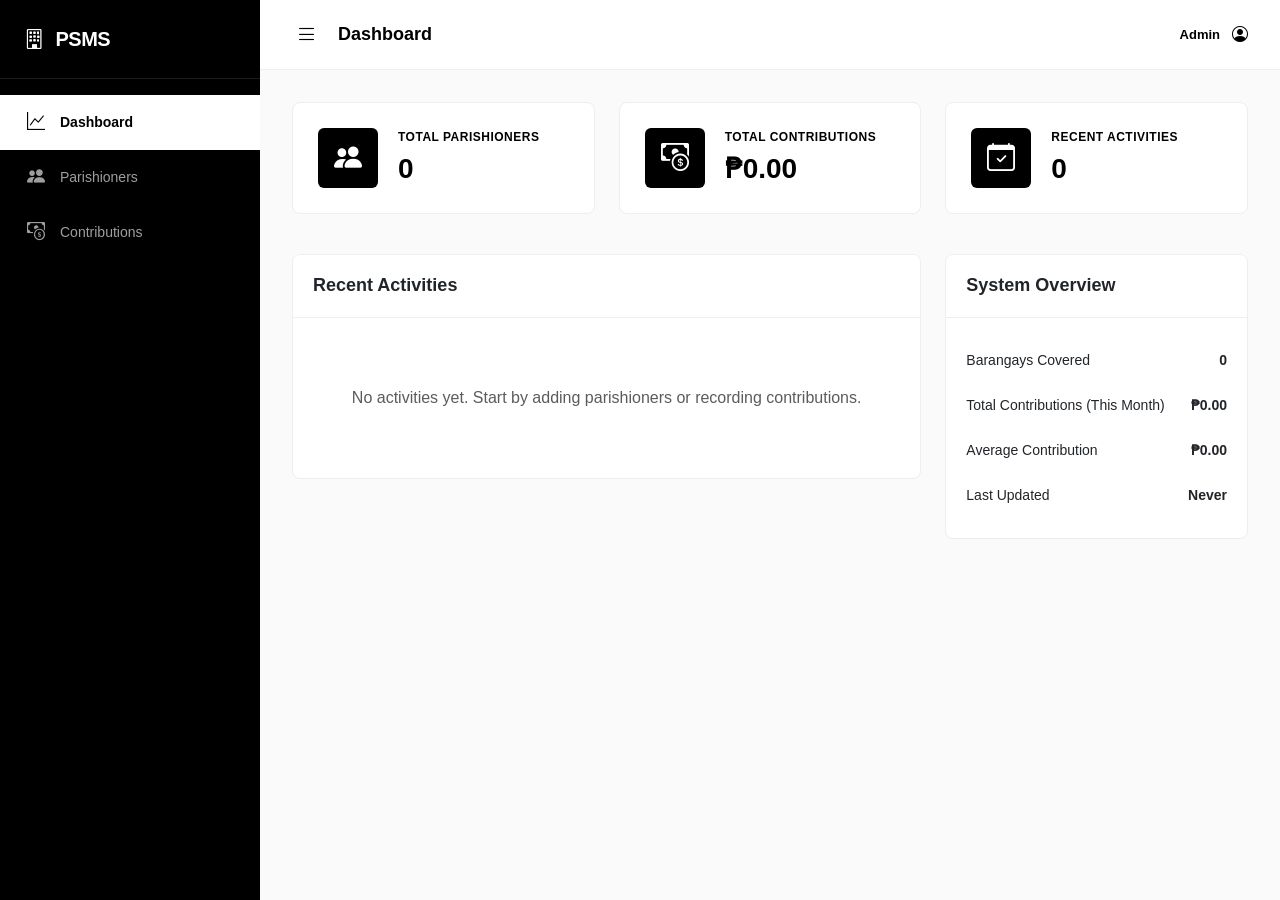
==== dashboard.html @ 81a90689 "Initial commit: PSMS - Parish Stewardship Management System - Complete frontend implementation with " ====
<!DOCTYPE html>
<html lang="en">
<head>
    <meta charset="UTF-8">
    <meta name="viewport" content="width=device-width, initial-scale=1.0">
    <title>Parish Stewardship Management System - Dashboard</title>
    <link href="https://cdn.jsdelivr.net/npm/bootstrap@5.3.0/dist/css/bootstrap.min.css" rel="stylesheet">
    <link rel="stylesheet" href="https://cdn.jsdelivr.net/npm/bootstrap-icons@1.11.0/font/bootstrap-icons.css">
    <link rel="stylesheet" href="assets/css/style.css">
</head>
<body>
    <div class="d-flex">
        <!-- Sidebar -->
        <aside id="sidebar" class="sidebar">
            <div class="sidebar-header">
                <a href="dashboard.html" class="sidebar-brand">
                    <i class="bi bi-building"></i>
                    <span>PSMS</span>
                </a>
            </div>
            <nav class="sidebar-nav">
                <a href="dashboard.html" class="nav-item active">
                    <i class="bi bi-graph-up"></i>
                    <span>Dashboard</span>
                </a>
                <a href="parishioners.html" class="nav-item">
                    <i class="bi bi-people-fill"></i>
                    <span>Parishioners</span>
                </a>
                <a href="contributions.html" class="nav-item">
                    <i class="bi bi-cash-coin"></i>
                    <span>Contributions</span>
                </a>
            </nav>
        </aside>

        <!-- Main Content -->
        <main class="main-content">
            <!-- Top Navigation Bar -->
            <nav class="topbar">
                <div class="topbar-left">
                    <button class="btn-toggle-sidebar" onclick="toggleSidebar()">
                        <i class="bi bi-list"></i>
                    </button>
                    <h1 class="page-title">Dashboard</h1>
                </div>
                <div class="topbar-right">
                    <span class="user-name">Admin</span>
                    <i class="bi bi-person-circle"></i>
                </div>
            </nav>

            <!-- Page Content -->
            <div class="page-content">
                <!-- Stats Cards -->
                <div class="row mb-4">
                    <div class="col-md-4 mb-3">
                        <div class="stat-card">
                            <div class="stat-icon">
                                <i class="bi bi-people-fill"></i>
                            </div>
                            <div class="stat-info">
                                <h6>Total Parishioners</h6>
                                <h2 id="totalParishioners">0</h2>
                            </div>
                        </div>
                    </div>
                    <div class="col-md-4 mb-3">
                        <div class="stat-card">
                            <div class="stat-icon">
                                <i class="bi bi-cash-coin"></i>
                            </div>
                            <div class="stat-info">
                                <h6>Total Contributions</h6>
                                <h2 id="totalContributions">₱0</h2>
                            </div>
                        </div>
                    </div>
                    <div class="col-md-4 mb-3">
                        <div class="stat-card">
                            <div class="stat-icon">
                                <i class="bi bi-calendar-check"></i>
                            </div>
                            <div class="stat-info">
                                <h6>Recent Activities</h6>
                                <h2 id="recentActivities">0</h2>
                            </div>
                        </div>
                    </div>
                </div>

                <!-- Recent Activities -->
                <div class="row">
                    <div class="col-md-8">
                        <div class="card">
                            <div class="card-header">
                                <h5 class="card-title">Recent Activities</h5>
                            </div>
                            <div class="card-body">
                                <div id="activitiesList" class="activities-list">
                                    <div class="text-muted text-center py-5">
                                        No activities yet. Start by adding parishioners or recording contributions.
                                    </div>
                                </div>
                            </div>
                        </div>
                    </div>

                    <!-- Quick Stats -->
                    <div class="col-md-4">
                        <div class="card">
                            <div class="card-header">
                                <h5 class="card-title">System Overview</h5>
                            </div>
                            <div class="card-body">
                                <div class="overview-item">
                                    <span>Barangays Covered</span>
                                    <span class="fw-bold" id="barangayCount">0</span>
                                </div>
                                <div class="overview-item">
                                    <span>Total Contributions (This Month)</span>
                                    <span class="fw-bold" id="monthlyContributions">₱0</span>
                                </div>
                                <div class="overview-item">
                                    <span>Average Contribution</span>
                                    <span class="fw-bold" id="avgContribution">₱0</span>
                                </div>
                                <div class="overview-item">
                                    <span>Last Updated</span>
                                    <span class="fw-bold" id="lastUpdated">Never</span>
                                </div>
                            </div>
                        </div>
                    </div>
                </div>
            </div>
        </main>
    </div>

    <script src="https://cdn.jsdelivr.net/npm/bootstrap@5.3.0/dist/js/bootstrap.bundle.min.js"></script>
    <script src="assets/js/script.js"></script>
    <script>
        // Initialize dashboard
        document.addEventListener('DOMContentLoaded', function() {
            updateDashboard();
        });
    </script>
</body>
</html>
---- assets/css/style.css ----
/* ==================== Global Style Variables ==================== */
:root {
    --primary-black: #000000;
    --primary-white: #ffffff;
    --gray-50: #fafafa;
    --gray-100: #f5f5f5;
    --gray-200: #eeeeee;
    --gray-300: #e0e0e0;
    --gray-400: #bdbdbd;
    --gray-500: #9e9e9e;
    --gray-600: #757575;
    --gray-700: #616161;
    --gray-800: #212121;
    --sidebar-width: 260px;
    --sidebar-collapsed-width: 70px;
    --topbar-height: 70px;
    --transition: all 0.25s cubic-bezier(0.4, 0, 0.2, 1);
}

* {
    margin: 0;
    padding: 0;
    box-sizing: border-box;
}

body {
    font-family: 'Inter', -apple-system, BlinkMacSystemFont, 'Segoe UI', Roboto, sans-serif;
    background-color: var(--gray-50);
    color: var(--primary-black);
    overflow-x: hidden;
    line-height: 1.5;
}

/* ==================== Layout Structure ==================== */
.content-wrapper {
    display: flex;
    min-height: 100vh;
}

/* ==================== Sidebar Styles ==================== */
.sidebar {
    width: var(--sidebar-width);
    background-color: var(--primary-black);
    color: var(--primary-white);
    position: fixed;
    left: 0;
    top: 0;
    height: 100vh;
    overflow-y: auto;
    transition: var(--transition);
    z-index: 1000;
    display: flex;
    flex-direction: column;
}

.sidebar-header {
    background-color: var(--primary-black);
    display: flex;
    align-items: center;
    padding: 24px;
    border-bottom: 1px solid rgba(255, 255, 255, 0.1);
}

.sidebar-brand {
    font-size: 20px;
    font-weight: 800;
    color: var(--primary-white);
    text-decoration: none !important;
    letter-spacing: -0.5px;
    display: flex;
    align-items: center;
    gap: 12px;
}

.sidebar-brand:hover {
    color: var(--primary-white);
}

.sidebar-nav {
    padding: 16px 0;
    display: flex;
    flex-direction: column;
    flex: 1;
}

.nav-item {
    display: flex;
    align-items: center;
    padding: 14px 24px !important;
    color: var(--gray-500) !important;
    text-decoration: none !important;
    transition: var(--transition);
    font-size: 14px;
    font-weight: 500;
    gap: 12px;
}

.nav-item i {
    font-size: 18px;
    width: 24px;
    text-align: center;
    color: inherit;
}

.nav-item:hover {
    color: var(--primary-white) !important;
    background-color: rgba(255, 255, 255, 0.05) !important;
}

.nav-item.active {
    background-color: var(--primary-white) !important;
    color: var(--primary-black) !important;
    font-weight: 600;
}

.nav-item.active i {
    color: var(--primary-black) !important;
}

/* Sidebar Collapse States */
.sidebar.collapsed {
    width: var(--sidebar-collapsed-width);
}

.sidebar.collapsed .sidebar-brand span,
.sidebar.collapsed .nav-item span {
    display: none;
}

.sidebar.collapsed .sidebar-header {
    justify-content: center;
    padding: 24px 0;
}

.sidebar.collapsed .nav-item {
    justify-content: center;
    padding: 14px 0 !important;
}

.sidebar.collapsed .nav-item i {
    margin: 0;
}

/* ==================== Main Content Area ==================== */
.main-content {
    margin-left: var(--sidebar-width);
    width: calc(100% - var(--sidebar-width));
    transition: var(--transition);
    display: flex;
    flex-direction: column;
    min-height: 100vh;
    flex-grow: 1;
}

.main-content.expanded {
    margin-left: var(--sidebar-collapsed-width);
    width: calc(100% - var(--sidebar-collapsed-width));
}

/* ==================== Topbar Styles ==================== */
.topbar {
    background-color: var(--primary-white);
    height: var(--topbar-height);
    padding: 0 32px;
    display: flex;
    justify-content: space-between;
    align-items: center;
    border-bottom: 1px solid var(--gray-200);
    position: sticky;
    top: 0;
    z-index: 100;
}

.topbar-left {
    display: flex;
    align-items: center;
    gap: 16px;
}

.btn-toggle-sidebar {
    background: none;
    border: none;
    font-size: 22px;
    cursor: pointer;
    color: var(--primary-black);
    padding: 4px;
    display: flex;
    align-items: center;
    justify-content: center;
    transition: var(--transition);
}

.btn-toggle-sidebar:hover {
    opacity: 0.6;
}

.page-title {
    font-size: 18px;
    font-weight: 700;
    color: var(--primary-black);
    margin: 0;
}

.topbar-right {
    display: flex;
    align-items: center;
    gap: 12px;
}

.user-name {
    font-size: 13px;
    font-weight: 600;
    color: var(--primary-black);
}

/* ==================== Page Content ==================== */
.page-content {
    padding: 32px;
    flex: 1;
}

/* ==================== Stat Cards ==================== */
.stat-card {
    background-color: var(--primary-white) !important;
    border: 1px solid var(--gray-200) !important;
    border-radius: 8px !important;
    padding: 24px;
    display: flex;
    align-items: center;
    gap: 20px;
    height: 100%;
    transition: var(--transition);
    box-shadow: none !important;
}

.stat-card:hover {
    border-color: var(--primary-black) !important;
    transform: translateY(-2px);
    box-shadow: 0 10px 20px rgba(0,0,0,0.02) !important;
}

.stat-icon {
    width: 48px;
    height: 48px;
    background-color: var(--primary-black) !important;
    color: var(--primary-white) !important;
    border-radius: 6px !important;
    display: flex;
    align-items: center;
    justify-content: center;
    font-size: 20px;
    flex-shrink: 0;
}

.stat-info h6 {
    font-size: 11px;
    font-weight: 700;
    color: var(--gray-500);
    margin: 0 0 4px 0;
    text-transform: uppercase;
    letter-spacing: 0.5px;
}

.stat-info h2 {
    font-size: 22px;
    font-weight: 800;
    color: var(--primary-black);
    margin: 0;
}

/* ==================== Card Components ==================== */
.card {
    background-color: var(--primary-white) !important;
    border: 1px solid var(--gray-200) !important;
    border-radius: 8px !important;
    overflow: hidden;
    margin-bottom: 24px;
    box-shadow: none !important;
}

.card-header {
    background-color: var(--primary-white) !important;
    border-bottom: 1px solid var(--gray-200) !important;
    padding: 16px 24px;
    display: flex;
    justify-content: space-between;
    align-items: center;
}

.card-title {
    font-size: 15px;
    font-weight: 700;
    color: var(--primary-black);
    margin: 0;
}

.card-body {
    padding: 24px;
}

/* ==================== Table Styles ==================== */
.table {
    width: 100%;
}

.table thead th {
    background-color: var(--gray-100) !important;
    border-bottom: 1px solid var(--gray-200) !important;
    color: var(--gray-600) !important;
    font-weight: 600;
    padding: 12px 24px;
    text-transform: uppercase;
    font-size: 11px;
    letter-spacing: 0.5px;
}

.table tbody td {
    padding: 16px 24px;
    vertical-align: middle;
    border-bottom: 1px solid var(--gray-100) !important;
}

/* ==================== Buttons & Forms ==================== */
.btn-dark {
    background-color: var(--primary-black) !important;
    border: 1px solid var(--primary-black) !important;
    color: var(--primary-white) !important;
    padding: 10px 20px;
    font-size: 14px;
    font-weight: 600;
    border-radius: 6px !important;
    transition: var(--transition);
}

.btn-dark:hover {
    background-color: var(--gray-800) !important;
    opacity: 0.9;
}

.form-label {
    font-size: 13px;
    font-weight: 600;
    color: var(--primary-black);
    margin-bottom: 8px;
}

.form-control, .form-select {
    border: 1px solid var(--gray-300) !important;
    border-radius: 6px !important;
    padding: 10px 14px !important;
    font-size: 14px !important;
}

.form-control:focus, .form-select:focus {
    border-color: var(--primary-black) !important;
    box-shadow: none !important;
}

@media (max-width: 992px) {
    .sidebar { width: var(--sidebar-collapsed-width); }
    .sidebar .sidebar-brand span, .sidebar .nav-item span { display: none; }
    .main-content { margin-left: var(--sidebar-collapsed-width); width: calc(100% - var(--sidebar-collapsed-width)); }
}

    border: 1px solid var(--border-color);
    border-radius: 8px;
    box-shadow: 0 1px 3px rgba(0, 0, 0, 0.05);
    transition: var(--transition);
}

.card:hover {
    box-shadow: 0 2px 8px rgba(0, 0, 0, 0.1);
}

.card-header {
    background-color: var(--bg-light);
    border-bottom: 1px solid var(--border-color);
    padding: 20px;
}

.card-title {
    font-size: 18px;
    font-weight: 600;
    color: var(--primary-dark);
    margin: 0;
}

.card-body {
    padding: 20px;
}

/* ==================== Stat Cards ==================== */
.stat-card {
    background-color: var(--primary-light);
    border: 1px solid var(--border-color);
    border-radius: 8px;
    padding: 25px;
    display: flex;
    align-items: center;
    gap: 20px;
    transition: var(--transition);
    height: 100%;
}

.stat-card:hover {
    box-shadow: 0 4px 12px rgba(0, 0, 0, 0.1);
    transform: translateY(-2px);
}

.stat-icon {
    width: 60px;
    height: 60px;
    background-color: var(--primary-dark);
    color: var(--primary-light);
    border-radius: 8px;
    display: flex;
    align-items: center;
    justify-content: center;
    font-size: 28px;
    flex-shrink: 0;
}

.stat-info h6 {
    font-size: 12px;
    font-weight: 600;
    color: var(--text-light);
    margin: 0 0 8px 0;
    text-transform: uppercase;
    letter-spacing: 0.5px;
}

.stat-info h2 {
    font-size: 28px;
    font-weight: 700;
    color: var(--primary-dark);
    margin: 0;
}

/* ==================== Form Styles ==================== */
.form-label {
    font-size: 14px;
    font-weight: 600;
    color: var(--text-dark);
    margin-bottom: 8px;
}

.form-control,
.form-select {
    border: 1px solid var(--border-color);
    border-radius: 6px;
    font-size: 14px;
    padding: 10px 12px;
    transition: var(--transition);
}

.form-control:focus,
.form-select:focus {
    border-color: var(--primary-dark);
    box-shadow: 0 0 0 0.2rem rgba(26, 26, 26, 0.1);
}

.input-group-text {
    background-color: var(--primary-light);
    border: 1px solid var(--border-color);
    color: var(--text-light);
}

/* ==================== Button Styles ==================== */
.btn {
    border-radius: 6px;
    font-weight: 600;
    font-size: 14px;
    padding: 10px 16px;
    transition: var(--transition);
    border: 1px solid var(--border-color);
}

.btn-dark {
    background-color: var(--primary-dark);
    color: var(--primary-light);
    border-color: var(--primary-dark);
}

.btn-dark:hover {
    background-color: #0d0d0d;
    border-color: #0d0d0d;
    color: var(--primary-light);
}

.btn-dark:active,
.btn-dark:focus {
    background-color: #000000;
    border-color: #000000;
    box-shadow: 0 0 0 0.25rem rgba(26, 26, 26, 0.5);
}

.btn-secondary {
    background-color: #6c757d;
    border-color: #6c757d;
}

.btn-secondary:hover {
    background-color: #5a6268;
    border-color: #5a6268;
}

.btn-sm {
    padding: 6px 12px;
    font-size: 12px;
}

.btn i {
    margin-right: 5px;
}

/* ==================== Table Styles ==================== */
.table {
    font-size: 14px;
    border-collapse: collapse;
}

.table thead {
    background-color: var(--bg-light);
}

.table thead th {
    border: none;
    border-bottom: 2px solid var(--border-color);
    font-weight: 600;
    color: var(--text-dark);
    padding: 15px;
    text-align: left;
}

.table tbody td {
    border-bottom: 1px solid var(--border-color);
    padding: 15px;
    vertical-align: middle;
}

.table tbody tr:hover {
    background-color: var(--bg-light);
}

.table-responsive {
    border-radius: 0 0 8px 8px;
}

/* ==================== Modal Styles ==================== */
.modal-header {
    border-bottom: 1px solid var(--border-color);
    background-color: var(--bg-light);
}

.modal-title {
    font-size: 18px;
    font-weight: 600;
    color: var(--primary-dark);
}

.btn-close {
    opacity: 0.5;
}

.btn-close:hover {
    opacity: 1;
}

/* ==================== Badge Styles ==================== */
.badge {
    font-size: 12px;
    font-weight: 600;
    padding: 6px 12px;
}

/* ==================== Utility Styles ==================== */
.activities-list {
    max-height: 400px;
    overflow-y: auto;
}

.activity-item {
    padding: 12px 0;
    border-bottom: 1px solid var(--border-color);
    display: flex;
    justify-content: space-between;
    align-items: center;
    font-size: 13px;
}

.activity-item:last-child {
    border-bottom: none;
}

.activity-text {
    color: var(--text-dark);
    font-weight: 500;
}

.activity-time {
    color: var(--text-light);
    font-size: 12px;
}

.overview-item {
    display: flex;
    justify-content: space-between;
    padding: 12px 0;
    border-bottom: 1px solid var(--border-color);
    font-size: 14px;
}

.overview-item:last-child {
    border-bottom: none;
}

.overview-item span:first-child {
    color: var(--text-light);
}

/* ==================== Responsive Design ==================== */
@media (max-width: 768px) {
    :root {
        --sidebar-width: 70px;
    }

    .main-content {
        margin-left: var(--sidebar-width);
        width: calc(100% - var(--sidebar-width));
    }

    .sidebar-header span,
    .nav-item span {
        display: none;
    }

    .sidebar-header {
        justify-content: center;
    }

    .nav-item {
        justify-content: center;
        padding: 15px;
    }

    .page-content {
        padding: 20px;
    }

    .topbar {
        padding: 0 15px;
    }

    .page-title {
        font-size: 18px;
    }

    .stat-card {
        flex-direction: column;
        text-align: center;
    }

    .stat-icon {
        width: 50px;
        height: 50px;
        font-size: 24px;
    }

    .table {
        font-size: 12px;
    }

    .table thead th,
    .table tbody td {
        padding: 10px;
    }
}

@media (max-width: 576px) {
    .page-content {
        padding: 15px;
    }

    .card-body {
        padding: 15px;
    }

    .form-control,
    .form-select {
        font-size: 12px;
    }

    .btn {
        font-size: 12px;
        padding: 8px 12px;
    }

    .topbar {
        flex-wrap: wrap;
        gap: 10px;
    }

    .topbar-left,
    .topbar-right {
        width: 100%;
        justify-content: space-between;
    }

    .row > div {
        margin-bottom: 15px !important;
    }
}

/* ==================== Scrollbar Styles ==================== */
::-webkit-scrollbar {
    width: 8px;
    height: 8px;
}

::-webkit-scrollbar-track {
    background: var(--bg-light);
}

::-webkit-scrollbar-thumb {
    background: #cccccc;
    border-radius: 4px;
}

::-webkit-scrollbar-thumb:hover {
    background: #999999;
}

/* ==================== Print Styles ==================== */
@media print {
    .sidebar,
    .topbar,
    .btn-toggle-sidebar,
    .btn {
        display: none;
    }

    .main-content {
        margin-left: 0;
        width: 100%;
    }
}
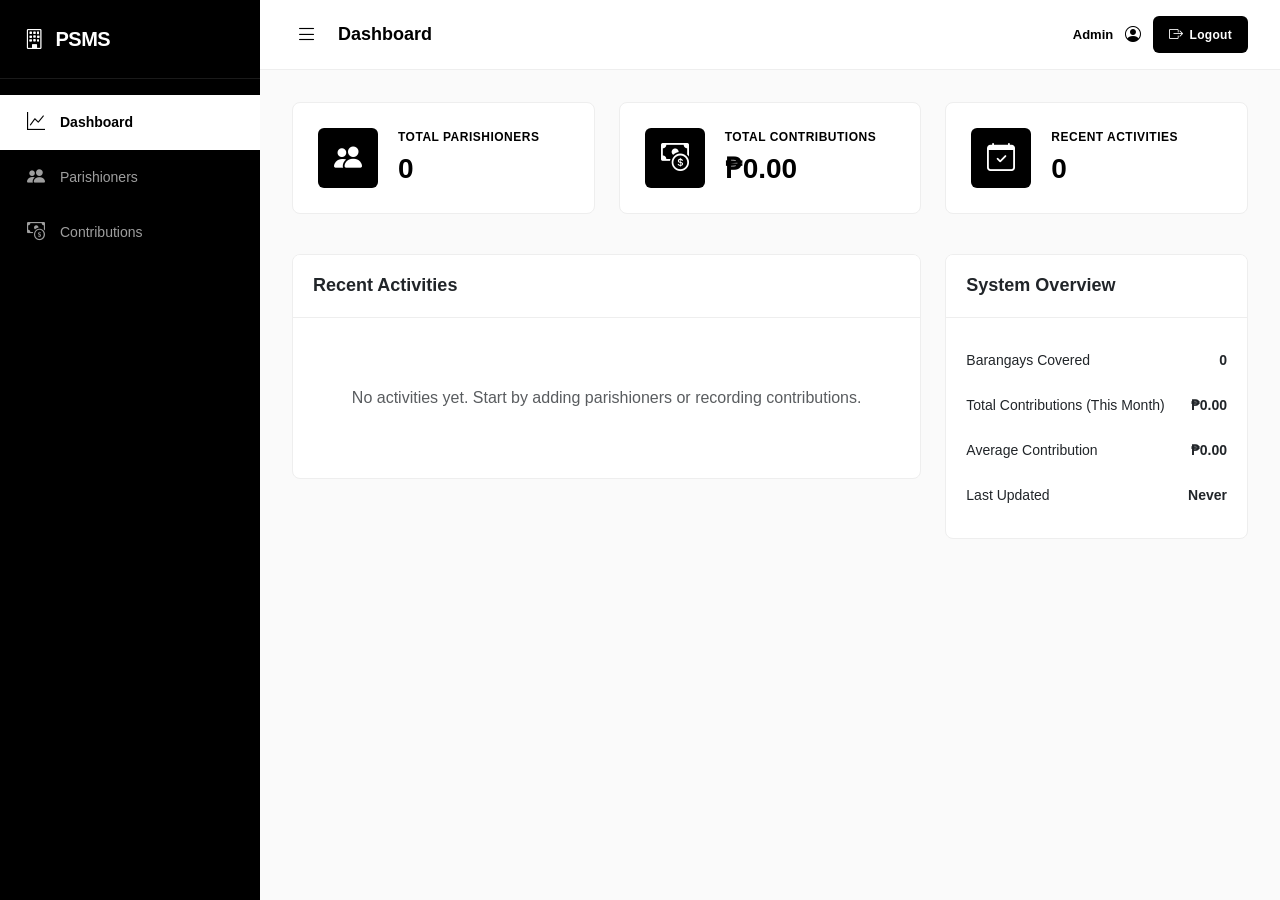
==== commit dcfb72b1: "Add logout button to admin dashboard, parishioners, and contributions pages - Added logout button wi" ====
--- a/dashboard.html
+++ b/dashboard.html
@@ -47,6 +47,10 @@
                 <div class="topbar-right">
                     <span class="user-name">Admin</span>
                     <i class="bi bi-person-circle"></i>
+                    <button class="btn-logout" onclick="handleLogout()" title="Logout">
+                        <i class="bi bi-box-arrow-right"></i>
+                        <span>Logout</span>
+                    </button>
                 </div>
             </nav>
 
--- a/assets/css/style.css
+++ b/assets/css/style.css
@@ -213,6 +213,36 @@
     color: var(--primary-black);
 }
 
+.btn-logout {
+    background-color: var(--primary-black);
+    color: var(--primary-white);
+    border: none;
+    border-radius: 6px;
+    padding: 8px 16px;
+    font-size: 12px;
+    font-weight: 600;
+    cursor: pointer;
+    display: flex;
+    align-items: center;
+    gap: 6px;
+    transition: var(--transition);
+    letter-spacing: 0.3px;
+}
+
+.btn-logout:hover {
+    background-color: var(--gray-800);
+    transform: translateY(-1px);
+    box-shadow: 0 4px 12px rgba(0, 0, 0, 0.15);
+}
+
+.btn-logout:active {
+    transform: translateY(0);
+}
+
+.btn-logout i {
+    font-size: 14px;
+}
+
 /* ==================== Page Content ==================== */
 .page-content {
     padding: 32px;
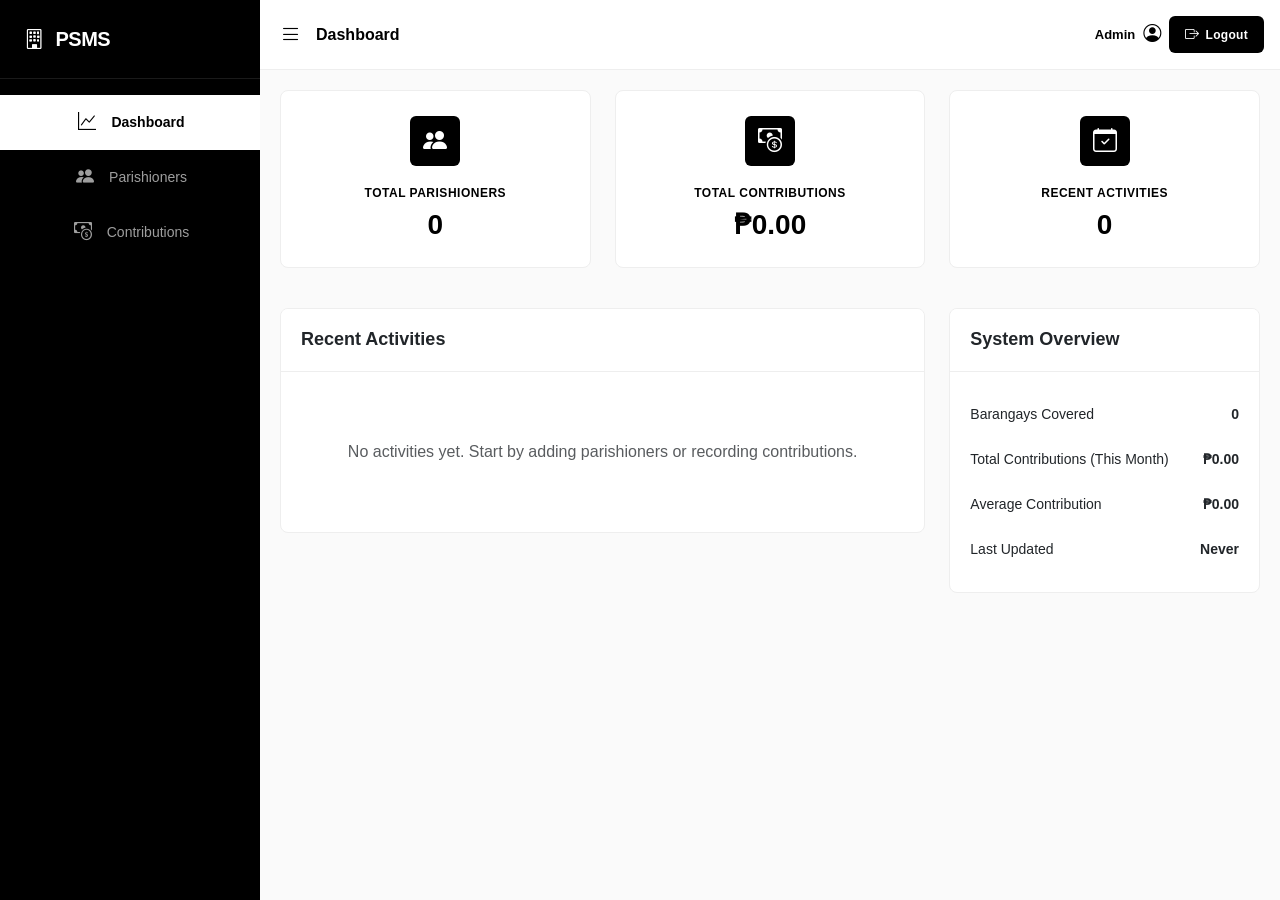
==== commit c4379f69: "push Co-authored-by: Copilot <copilot@github.com>" ====
--- a/dashboard.html
+++ b/dashboard.html
@@ -33,6 +33,9 @@
                 </a>
             </nav>
         </aside>
+
+        <!-- Mobile Sidebar Overlay -->
+        <div id="sidebarOverlay" class="sidebar-overlay" onclick="closeSidebar()"></div>
 
         <!-- Main Content -->
         <main class="main-content">
--- a/assets/css/style.css
+++ b/assets/css/style.css
@@ -141,6 +141,39 @@
     margin: 0;
 }
 
+/* ==================== Mobile Sidebar Styles ==================== */
+.sidebar-overlay {
+    display: none;
+    position: fixed;
+    top: 0;
+    left: 0;
+    right: 0;
+    bottom: 0;
+    background-color: rgba(0, 0, 0, 0.5);
+    z-index: 999;
+    opacity: 0;
+    transition: opacity 0.3s ease;
+    pointer-events: none;
+}
+
+.sidebar-overlay.active {
+    display: block;
+    opacity: 1;
+    pointer-events: auto;
+}
+
+/* Mobile sidebar positioning */
+@media (max-width: 768px) {
+    .sidebar {
+        transform: translateX(-100%);
+        transition: transform 0.3s ease, width var(--transition);
+    }
+    
+    .sidebar.mobile-open {
+        transform: translateX(0);
+    }
+}
+
 /* ==================== Main Content Area ==================== */
 .main-content {
     margin-left: var(--sidebar-width);
@@ -169,6 +202,7 @@
     position: sticky;
     top: 0;
     z-index: 100;
+    gap: 16px;
 }
 
 .topbar-left {
@@ -205,12 +239,22 @@
     display: flex;
     align-items: center;
     gap: 12px;
+    white-space: nowrap;
+    flex-shrink: 0;
 }
 
 .user-name {
     font-size: 13px;
     font-weight: 600;
     color: var(--primary-black);
+    display: flex;
+    align-items: center;
+    gap: 8px;
+}
+
+.topbar-right i:not(.btn-logout i) {
+    font-size: 18px;
+    flex-shrink: 0;
 }
 
 .btn-logout {
@@ -227,6 +271,8 @@
     gap: 6px;
     transition: var(--transition);
     letter-spacing: 0.3px;
+    white-space: nowrap;
+    flex-shrink: 0;
 }
 
 .btn-logout:hover {
@@ -651,21 +697,32 @@
 /* ==================== Responsive Design ==================== */
 @media (max-width: 768px) {
     :root {
-        --sidebar-width: 70px;
+        --sidebar-width: 260px;
+        --topbar-height: 65px;
     }
 
     .main-content {
-        margin-left: var(--sidebar-width);
-        width: calc(100% - var(--sidebar-width));
+        margin-left: 0;
+        width: 100%;
+    }
+
+    .sidebar {
+        width: var(--sidebar-width);
+        transform: translateX(-100%);
+    }
+    
+    .sidebar.mobile-open {
+        transform: translateX(0);
     }
 
     .sidebar-header span,
     .nav-item span {
-        display: none;
+        display: block;
     }
 
     .sidebar-header {
-        justify-content: center;
+        justify-content: flex-start;
+    }
     }
 
     .nav-item {
@@ -678,11 +735,25 @@
     }
 
     .topbar {
-        padding: 0 15px;
-    }
-
+        padding: 0 16px;
+        gap: 12px;
+    }
+    
+    .topbar-left {
+        gap: 10px;
+        flex: 1;
+        min-width: 0;
+    }
+    
+    .topbar-right {
+        gap: 8px;
+    }
+    
     .page-title {
-        font-size: 18px;
+        font-size: 16px;
+        white-space: nowrap;
+        overflow: hidden;
+        text-overflow: ellipsis;
     }
 
     .stat-card {
@@ -706,6 +777,49 @@
     }
 }
 
+@media (max-width: 640px) {
+    .topbar {
+        padding: 0 12px;
+        height: 60px;
+        gap: 8px;
+    }
+    
+    .topbar-left {
+        gap: 8px;
+        flex: 1;
+        min-width: 0;
+    }
+    
+    .btn-toggle-sidebar {
+        font-size: 20px;
+        padding: 2px;
+    }
+    
+    .page-title {
+        font-size: 14px;
+        white-space: nowrap;
+        overflow: hidden;
+        text-overflow: ellipsis;
+    }
+    
+    .topbar-right {
+        gap: 6px;
+    }
+    
+    .user-name {
+        display: none;
+    }
+    
+    .btn-logout span {
+        display: none;
+    }
+    
+    .btn-logout {
+        padding: 8px 10px;
+        gap: 0;
+    }
+}
+
 @media (max-width: 576px) {
     .page-content {
         padding: 15px;
@@ -723,17 +837,6 @@
     .btn {
         font-size: 12px;
         padding: 8px 12px;
-    }
-
-    .topbar {
-        flex-wrap: wrap;
-        gap: 10px;
-    }
-
-    .topbar-left,
-    .topbar-right {
-        width: 100%;
-        justify-content: space-between;
     }
 
     .row > div {
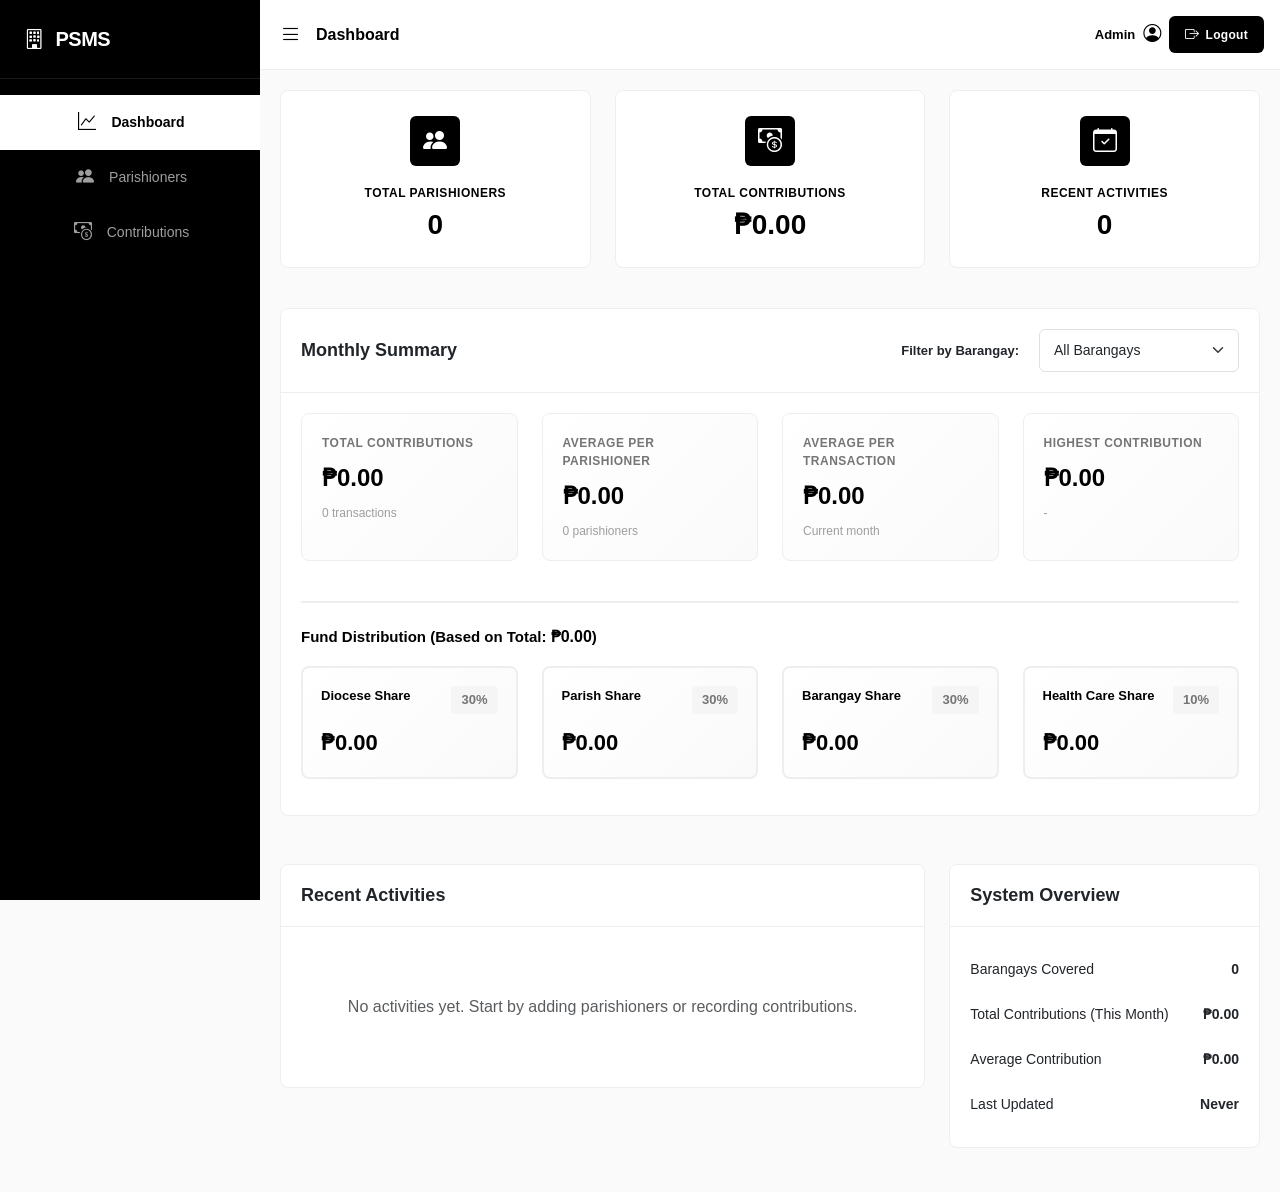
==== commit b83a7034: "push Co-authored-by: Copilot <copilot@github.com>" ====
--- a/dashboard.html
+++ b/dashboard.html
@@ -96,6 +96,99 @@
                     </div>
                 </div>
 
+                <!-- Monthly Summary Section -->
+                <div class="row mb-4">
+                    <div class="col-12">
+                        <div class="card">
+                            <div class="card-header d-flex justify-content-between align-items-center flex-wrap">
+                                <h5 class="card-title mb-0">Monthly Summary</h5>
+                                <div class="barangay-filter-wrapper">
+                                    <label for="monthlySummaryBarangayFilter" class="form-label mb-0 me-2">Filter by Barangay:</label>
+                                    <select class="form-select form-select-sm" id="monthlySummaryBarangayFilter" onchange="updateMonthlySummary()">
+                                        <option value="">All Barangays</option>
+                                    </select>
+                                </div>
+                            </div>
+                            <div class="card-body">
+                                <!-- Summary Stats -->
+                                <div class="row mb-4">
+                                    <div class="col-md-6 col-lg-3 mb-3">
+                                        <div class="summary-stat">
+                                            <div class="summary-stat-label">Total Contributions</div>
+                                            <div class="summary-stat-value" id="summaryCmTotalContributions">₱0.00</div>
+                                            <div class="summary-stat-detail" id="summaryCmTransactionCount">0 transactions</div>
+                                        </div>
+                                    </div>
+                                    <div class="col-md-6 col-lg-3 mb-3">
+                                        <div class="summary-stat">
+                                            <div class="summary-stat-label">Average per Parishioner</div>
+                                            <div class="summary-stat-value" id="summaryCmAveragePerParishioner">₱0.00</div>
+                                            <div class="summary-stat-detail" id="summaryCmParishionerCount">0 parishioners</div>
+                                        </div>
+                                    </div>
+                                    <div class="col-md-6 col-lg-3 mb-3">
+                                        <div class="summary-stat">
+                                            <div class="summary-stat-label">Average per Transaction</div>
+                                            <div class="summary-stat-value" id="summaryCmAveragePerTransaction">₱0.00</div>
+                                            <div class="summary-stat-detail" id="summaryCmStatus">Current month</div>
+                                        </div>
+                                    </div>
+                                    <div class="col-md-6 col-lg-3 mb-3">
+                                        <div class="summary-stat">
+                                            <div class="summary-stat-label">Highest Contribution</div>
+                                            <div class="summary-stat-value" id="summaryCmHighestAmount">₱0.00</div>
+                                            <div class="summary-stat-detail" id="summaryCmHighestFrom">-</div>
+                                        </div>
+                                    </div>
+                                </div>
+
+                                <!-- Fund Distribution -->
+                                <div class="fund-distribution-section">
+                                    <h6 class="fund-distribution-title">Fund Distribution (Based on Total: <span id="fundDistributionTotal">₱0.00</span>)</h6>
+                                    <div class="row">
+                                        <div class="col-md-6 col-lg-3 mb-3">
+                                            <div class="fund-share">
+                                                <div class="fund-share-header">
+                                                    <div class="fund-share-label">Diocese Share</div>
+                                                    <div class="fund-share-percentage">30%</div>
+                                                </div>
+                                                <div class="fund-share-amount" id="fundDiocese">₱0.00</div>
+                                            </div>
+                                        </div>
+                                        <div class="col-md-6 col-lg-3 mb-3">
+                                            <div class="fund-share">
+                                                <div class="fund-share-header">
+                                                    <div class="fund-share-label">Parish Share</div>
+                                                    <div class="fund-share-percentage">30%</div>
+                                                </div>
+                                                <div class="fund-share-amount" id="fundParish">₱0.00</div>
+                                            </div>
+                                        </div>
+                                        <div class="col-md-6 col-lg-3 mb-3">
+                                            <div class="fund-share">
+                                                <div class="fund-share-header">
+                                                    <div class="fund-share-label">Barangay Share</div>
+                                                    <div class="fund-share-percentage">30%</div>
+                                                </div>
+                                                <div class="fund-share-amount" id="fundBarangay">₱0.00</div>
+                                            </div>
+                                        </div>
+                                        <div class="col-md-6 col-lg-3 mb-3">
+                                            <div class="fund-share">
+                                                <div class="fund-share-header">
+                                                    <div class="fund-share-label">Health Care Share</div>
+                                                    <div class="fund-share-percentage">10%</div>
+                                                </div>
+                                                <div class="fund-share-amount" id="fundHealthCare">₱0.00</div>
+                                            </div>
+                                        </div>
+                                    </div>
+                                </div>
+                            </div>
+                        </div>
+                    </div>
+                </div>
+
                 <!-- Recent Activities -->
                 <div class="row">
                     <div class="col-md-8">
--- a/assets/css/style.css
+++ b/assets/css/style.css
@@ -863,6 +863,272 @@
     background: #999999;
 }
 
+/* ==================== Monthly Summary Styles ==================== */
+.barangay-filter-wrapper {
+    display: flex;
+    align-items: center;
+    gap: 12px;
+    flex-wrap: wrap;
+}
+
+.barangay-filter-wrapper .form-label {
+    margin-bottom: 0;
+    font-size: 13px;
+    white-space: nowrap;
+}
+
+.barangay-filter-wrapper .form-select {
+    min-width: 200px;
+    width: auto;
+}
+
+/* Summary Statistics Cards */
+.summary-stat {
+    background: linear-gradient(135deg, var(--primary-white) 0%, var(--gray-50) 100%);
+    border: 1px solid var(--gray-200);
+    border-radius: 8px;
+    padding: 20px;
+    height: 100%;
+    transition: var(--transition);
+}
+
+.summary-stat:hover {
+    border-color: var(--primary-black);
+    box-shadow: 0 4px 12px rgba(0, 0, 0, 0.08);
+    transform: translateY(-2px);
+}
+
+.summary-stat-label {
+    font-size: 12px;
+    font-weight: 700;
+    color: var(--gray-600);
+    text-transform: uppercase;
+    letter-spacing: 0.5px;
+    margin-bottom: 8px;
+}
+
+.summary-stat-value {
+    font-size: 24px;
+    font-weight: 800;
+    color: var(--primary-black);
+    margin-bottom: 8px;
+}
+
+.summary-stat-detail {
+    font-size: 12px;
+    color: var(--gray-500);
+}
+
+/* Fund Distribution Section */
+.fund-distribution-section {
+    border-top: 2px solid var(--gray-200);
+    padding-top: 24px;
+    margin-top: 24px;
+}
+
+.fund-distribution-title {
+    font-size: 15px;
+    font-weight: 700;
+    color: var(--primary-black);
+    margin-bottom: 20px;
+}
+
+.fund-distribution-title span {
+    font-size: 16px;
+    color: var(--primary-black);
+    font-weight: 800;
+}
+
+/* Fund Share Cards */
+.fund-share {
+    background: linear-gradient(135deg, var(--primary-white) 0%, var(--gray-50) 100%);
+    border: 2px solid var(--gray-200);
+    border-radius: 8px;
+    padding: 18px;
+    height: 100%;
+    transition: var(--transition);
+}
+
+.fund-share:hover {
+    border-color: var(--primary-black);
+    box-shadow: 0 6px 16px rgba(0, 0, 0, 0.12);
+    transform: translateY(-3px);
+}
+
+.fund-share-header {
+    display: flex;
+    justify-content: space-between;
+    align-items: flex-start;
+    margin-bottom: 12px;
+}
+
+.fund-share-label {
+    font-size: 13px;
+    font-weight: 700;
+    color: var(--primary-black);
+}
+
+.fund-share-percentage {
+    font-size: 13px;
+    font-weight: 700;
+    color: var(--gray-600);
+    background-color: var(--gray-100);
+    padding: 4px 10px;
+    border-radius: 4px;
+}
+
+.fund-share-amount {
+    font-size: 22px;
+    font-weight: 800;
+    color: var(--primary-black);
+}
+
+/* Responsive Styles for Tablets */
+@media (max-width: 1024px) {
+    .barangay-filter-wrapper .form-select {
+        min-width: 150px;
+    }
+
+    .summary-stat-value {
+        font-size: 20px;
+    }
+
+    .fund-share-amount {
+        font-size: 18px;
+    }
+}
+
+/* Responsive Styles for Mobile */
+@media (max-width: 768px) {
+    .barangay-filter-wrapper {
+        flex-direction: column;
+        align-items: stretch;
+    }
+
+    .barangay-filter-wrapper .form-label {
+        width: 100%;
+    }
+
+    .barangay-filter-wrapper .form-select {
+        min-width: 100%;
+        width: 100%;
+    }
+
+    .summary-stat {
+        padding: 16px;
+        margin-bottom: 12px;
+    }
+
+    .summary-stat-label {
+        font-size: 11px;
+    }
+
+    .summary-stat-value {
+        font-size: 18px;
+    }
+
+    .summary-stat-detail {
+        font-size: 11px;
+    }
+
+    .fund-distribution-section {
+        margin-top: 20px;
+        padding-top: 20px;
+    }
+
+    .fund-distribution-title {
+        font-size: 13px;
+        margin-bottom: 16px;
+    }
+
+    .fund-share {
+        padding: 14px;
+        margin-bottom: 12px;
+        border-width: 1px;
+    }
+
+    .fund-share-label {
+        font-size: 12px;
+    }
+
+    .fund-share-percentage {
+        font-size: 11px;
+        padding: 3px 8px;
+    }
+
+    .fund-share-amount {
+        font-size: 18px;
+    }
+}
+
+@media (max-width: 576px) {
+    .card-header {
+        flex-direction: column;
+        align-items: flex-start;
+        gap: 12px;
+    }
+
+    .barangay-filter-wrapper {
+        flex-direction: column;
+        align-items: stretch;
+        width: 100%;
+    }
+
+    .barangay-filter-wrapper .form-label {
+        font-size: 12px;
+        width: 100%;
+    }
+
+    .barangay-filter-wrapper .form-select {
+        width: 100%;
+        font-size: 13px;
+    }
+
+    .summary-stat {
+        padding: 12px;
+        margin-bottom: 10px;
+    }
+
+    .summary-stat-label {
+        font-size: 10px;
+    }
+
+    .summary-stat-value {
+        font-size: 16px;
+    }
+
+    .summary-stat-detail {
+        font-size: 10px;
+    }
+
+    .fund-share {
+        padding: 12px;
+        margin-bottom: 10px;
+    }
+
+    .fund-share-label {
+        font-size: 11px;
+    }
+
+    .fund-share-percentage {
+        font-size: 10px;
+    }
+
+    .fund-share-amount {
+        font-size: 16px;
+        margin-top: 6px;
+    }
+
+    .fund-distribution-title {
+        font-size: 12px;
+        margin-bottom: 12px;
+    }
+
+    .fund-distribution-title span {
+        font-size: 14px;
+    }
+}
+
 /* ==================== Print Styles ==================== */
 @media print {
     .sidebar,
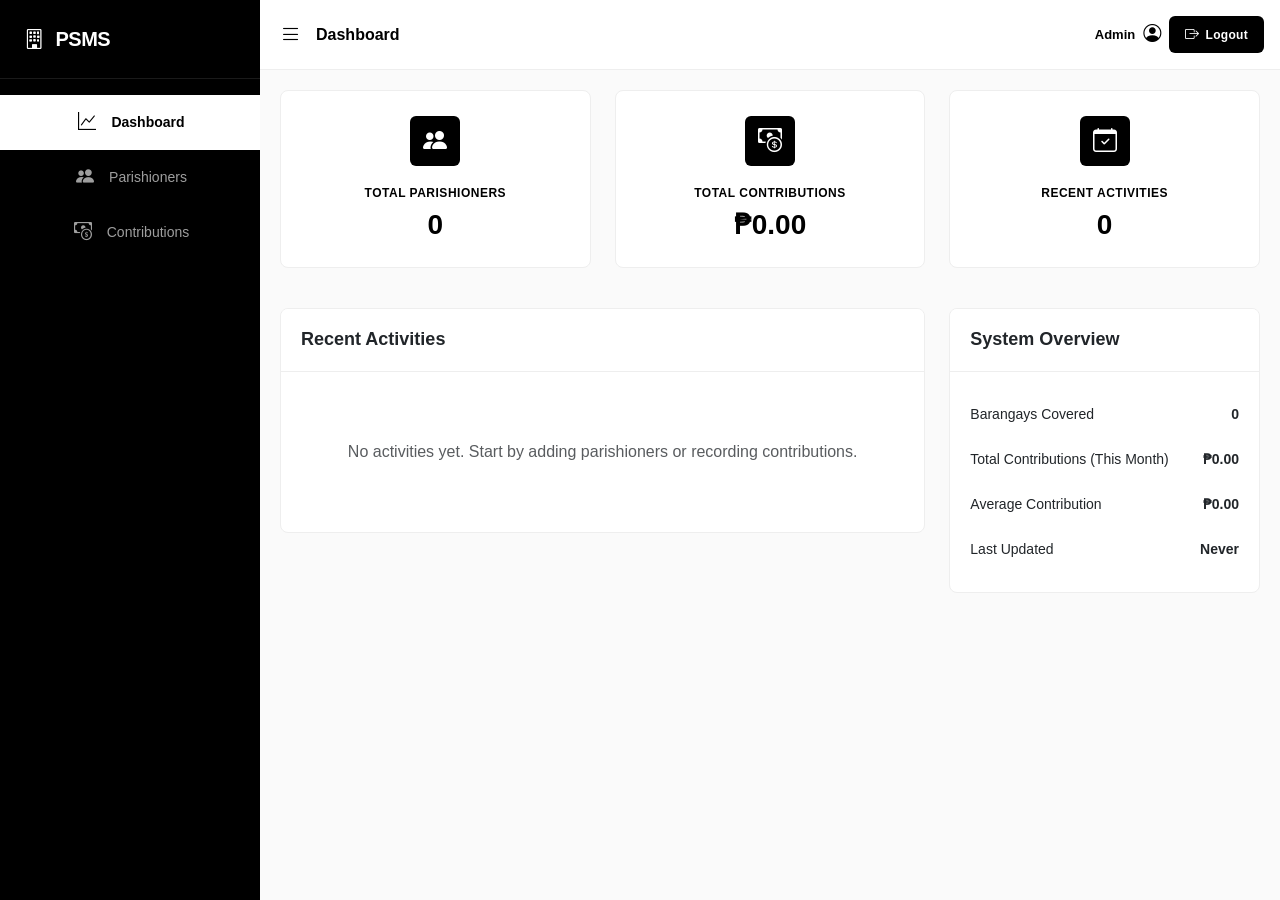
==== commit 50c8bea0: "Revert "push" This reverts commit b83a7034c0f86097b85b21798ddcd2291a3d2b69." ====
--- a/dashboard.html
+++ b/dashboard.html
@@ -96,99 +96,6 @@
                     </div>
                 </div>
 
-                <!-- Monthly Summary Section -->
-                <div class="row mb-4">
-                    <div class="col-12">
-                        <div class="card">
-                            <div class="card-header d-flex justify-content-between align-items-center flex-wrap">
-                                <h5 class="card-title mb-0">Monthly Summary</h5>
-                                <div class="barangay-filter-wrapper">
-                                    <label for="monthlySummaryBarangayFilter" class="form-label mb-0 me-2">Filter by Barangay:</label>
-                                    <select class="form-select form-select-sm" id="monthlySummaryBarangayFilter" onchange="updateMonthlySummary()">
-                                        <option value="">All Barangays</option>
-                                    </select>
-                                </div>
-                            </div>
-                            <div class="card-body">
-                                <!-- Summary Stats -->
-                                <div class="row mb-4">
-                                    <div class="col-md-6 col-lg-3 mb-3">
-                                        <div class="summary-stat">
-                                            <div class="summary-stat-label">Total Contributions</div>
-                                            <div class="summary-stat-value" id="summaryCmTotalContributions">₱0.00</div>
-                                            <div class="summary-stat-detail" id="summaryCmTransactionCount">0 transactions</div>
-                                        </div>
-                                    </div>
-                                    <div class="col-md-6 col-lg-3 mb-3">
-                                        <div class="summary-stat">
-                                            <div class="summary-stat-label">Average per Parishioner</div>
-                                            <div class="summary-stat-value" id="summaryCmAveragePerParishioner">₱0.00</div>
-                                            <div class="summary-stat-detail" id="summaryCmParishionerCount">0 parishioners</div>
-                                        </div>
-                                    </div>
-                                    <div class="col-md-6 col-lg-3 mb-3">
-                                        <div class="summary-stat">
-                                            <div class="summary-stat-label">Average per Transaction</div>
-                                            <div class="summary-stat-value" id="summaryCmAveragePerTransaction">₱0.00</div>
-                                            <div class="summary-stat-detail" id="summaryCmStatus">Current month</div>
-                                        </div>
-                                    </div>
-                                    <div class="col-md-6 col-lg-3 mb-3">
-                                        <div class="summary-stat">
-                                            <div class="summary-stat-label">Highest Contribution</div>
-                                            <div class="summary-stat-value" id="summaryCmHighestAmount">₱0.00</div>
-                                            <div class="summary-stat-detail" id="summaryCmHighestFrom">-</div>
-                                        </div>
-                                    </div>
-                                </div>
-
-                                <!-- Fund Distribution -->
-                                <div class="fund-distribution-section">
-                                    <h6 class="fund-distribution-title">Fund Distribution (Based on Total: <span id="fundDistributionTotal">₱0.00</span>)</h6>
-                                    <div class="row">
-                                        <div class="col-md-6 col-lg-3 mb-3">
-                                            <div class="fund-share">
-                                                <div class="fund-share-header">
-                                                    <div class="fund-share-label">Diocese Share</div>
-                                                    <div class="fund-share-percentage">30%</div>
-                                                </div>
-                                                <div class="fund-share-amount" id="fundDiocese">₱0.00</div>
-                                            </div>
-                                        </div>
-                                        <div class="col-md-6 col-lg-3 mb-3">
-                                            <div class="fund-share">
-                                                <div class="fund-share-header">
-                                                    <div class="fund-share-label">Parish Share</div>
-                                                    <div class="fund-share-percentage">30%</div>
-                                                </div>
-                                                <div class="fund-share-amount" id="fundParish">₱0.00</div>
-                                            </div>
-                                        </div>
-                                        <div class="col-md-6 col-lg-3 mb-3">
-                                            <div class="fund-share">
-                                                <div class="fund-share-header">
-                                                    <div class="fund-share-label">Barangay Share</div>
-                                                    <div class="fund-share-percentage">30%</div>
-                                                </div>
-                                                <div class="fund-share-amount" id="fundBarangay">₱0.00</div>
-                                            </div>
-                                        </div>
-                                        <div class="col-md-6 col-lg-3 mb-3">
-                                            <div class="fund-share">
-                                                <div class="fund-share-header">
-                                                    <div class="fund-share-label">Health Care Share</div>
-                                                    <div class="fund-share-percentage">10%</div>
-                                                </div>
-                                                <div class="fund-share-amount" id="fundHealthCare">₱0.00</div>
-                                            </div>
-                                        </div>
-                                    </div>
-                                </div>
-                            </div>
-                        </div>
-                    </div>
-                </div>
-
                 <!-- Recent Activities -->
                 <div class="row">
                     <div class="col-md-8">
--- a/assets/css/style.css
+++ b/assets/css/style.css
@@ -863,272 +863,6 @@
     background: #999999;
 }
 
-/* ==================== Monthly Summary Styles ==================== */
-.barangay-filter-wrapper {
-    display: flex;
-    align-items: center;
-    gap: 12px;
-    flex-wrap: wrap;
-}
-
-.barangay-filter-wrapper .form-label {
-    margin-bottom: 0;
-    font-size: 13px;
-    white-space: nowrap;
-}
-
-.barangay-filter-wrapper .form-select {
-    min-width: 200px;
-    width: auto;
-}
-
-/* Summary Statistics Cards */
-.summary-stat {
-    background: linear-gradient(135deg, var(--primary-white) 0%, var(--gray-50) 100%);
-    border: 1px solid var(--gray-200);
-    border-radius: 8px;
-    padding: 20px;
-    height: 100%;
-    transition: var(--transition);
-}
-
-.summary-stat:hover {
-    border-color: var(--primary-black);
-    box-shadow: 0 4px 12px rgba(0, 0, 0, 0.08);
-    transform: translateY(-2px);
-}
-
-.summary-stat-label {
-    font-size: 12px;
-    font-weight: 700;
-    color: var(--gray-600);
-    text-transform: uppercase;
-    letter-spacing: 0.5px;
-    margin-bottom: 8px;
-}
-
-.summary-stat-value {
-    font-size: 24px;
-    font-weight: 800;
-    color: var(--primary-black);
-    margin-bottom: 8px;
-}
-
-.summary-stat-detail {
-    font-size: 12px;
-    color: var(--gray-500);
-}
-
-/* Fund Distribution Section */
-.fund-distribution-section {
-    border-top: 2px solid var(--gray-200);
-    padding-top: 24px;
-    margin-top: 24px;
-}
-
-.fund-distribution-title {
-    font-size: 15px;
-    font-weight: 700;
-    color: var(--primary-black);
-    margin-bottom: 20px;
-}
-
-.fund-distribution-title span {
-    font-size: 16px;
-    color: var(--primary-black);
-    font-weight: 800;
-}
-
-/* Fund Share Cards */
-.fund-share {
-    background: linear-gradient(135deg, var(--primary-white) 0%, var(--gray-50) 100%);
-    border: 2px solid var(--gray-200);
-    border-radius: 8px;
-    padding: 18px;
-    height: 100%;
-    transition: var(--transition);
-}
-
-.fund-share:hover {
-    border-color: var(--primary-black);
-    box-shadow: 0 6px 16px rgba(0, 0, 0, 0.12);
-    transform: translateY(-3px);
-}
-
-.fund-share-header {
-    display: flex;
-    justify-content: space-between;
-    align-items: flex-start;
-    margin-bottom: 12px;
-}
-
-.fund-share-label {
-    font-size: 13px;
-    font-weight: 700;
-    color: var(--primary-black);
-}
-
-.fund-share-percentage {
-    font-size: 13px;
-    font-weight: 700;
-    color: var(--gray-600);
-    background-color: var(--gray-100);
-    padding: 4px 10px;
-    border-radius: 4px;
-}
-
-.fund-share-amount {
-    font-size: 22px;
-    font-weight: 800;
-    color: var(--primary-black);
-}
-
-/* Responsive Styles for Tablets */
-@media (max-width: 1024px) {
-    .barangay-filter-wrapper .form-select {
-        min-width: 150px;
-    }
-
-    .summary-stat-value {
-        font-size: 20px;
-    }
-
-    .fund-share-amount {
-        font-size: 18px;
-    }
-}
-
-/* Responsive Styles for Mobile */
-@media (max-width: 768px) {
-    .barangay-filter-wrapper {
-        flex-direction: column;
-        align-items: stretch;
-    }
-
-    .barangay-filter-wrapper .form-label {
-        width: 100%;
-    }
-
-    .barangay-filter-wrapper .form-select {
-        min-width: 100%;
-        width: 100%;
-    }
-
-    .summary-stat {
-        padding: 16px;
-        margin-bottom: 12px;
-    }
-
-    .summary-stat-label {
-        font-size: 11px;
-    }
-
-    .summary-stat-value {
-        font-size: 18px;
-    }
-
-    .summary-stat-detail {
-        font-size: 11px;
-    }
-
-    .fund-distribution-section {
-        margin-top: 20px;
-        padding-top: 20px;
-    }
-
-    .fund-distribution-title {
-        font-size: 13px;
-        margin-bottom: 16px;
-    }
-
-    .fund-share {
-        padding: 14px;
-        margin-bottom: 12px;
-        border-width: 1px;
-    }
-
-    .fund-share-label {
-        font-size: 12px;
-    }
-
-    .fund-share-percentage {
-        font-size: 11px;
-        padding: 3px 8px;
-    }
-
-    .fund-share-amount {
-        font-size: 18px;
-    }
-}
-
-@media (max-width: 576px) {
-    .card-header {
-        flex-direction: column;
-        align-items: flex-start;
-        gap: 12px;
-    }
-
-    .barangay-filter-wrapper {
-        flex-direction: column;
-        align-items: stretch;
-        width: 100%;
-    }
-
-    .barangay-filter-wrapper .form-label {
-        font-size: 12px;
-        width: 100%;
-    }
-
-    .barangay-filter-wrapper .form-select {
-        width: 100%;
-        font-size: 13px;
-    }
-
-    .summary-stat {
-        padding: 12px;
-        margin-bottom: 10px;
-    }
-
-    .summary-stat-label {
-        font-size: 10px;
-    }
-
-    .summary-stat-value {
-        font-size: 16px;
-    }
-
-    .summary-stat-detail {
-        font-size: 10px;
-    }
-
-    .fund-share {
-        padding: 12px;
-        margin-bottom: 10px;
-    }
-
-    .fund-share-label {
-        font-size: 11px;
-    }
-
-    .fund-share-percentage {
-        font-size: 10px;
-    }
-
-    .fund-share-amount {
-        font-size: 16px;
-        margin-top: 6px;
-    }
-
-    .fund-distribution-title {
-        font-size: 12px;
-        margin-bottom: 12px;
-    }
-
-    .fund-distribution-title span {
-        font-size: 14px;
-    }
-}
-
 /* ==================== Print Styles ==================== */
 @media print {
     .sidebar,
